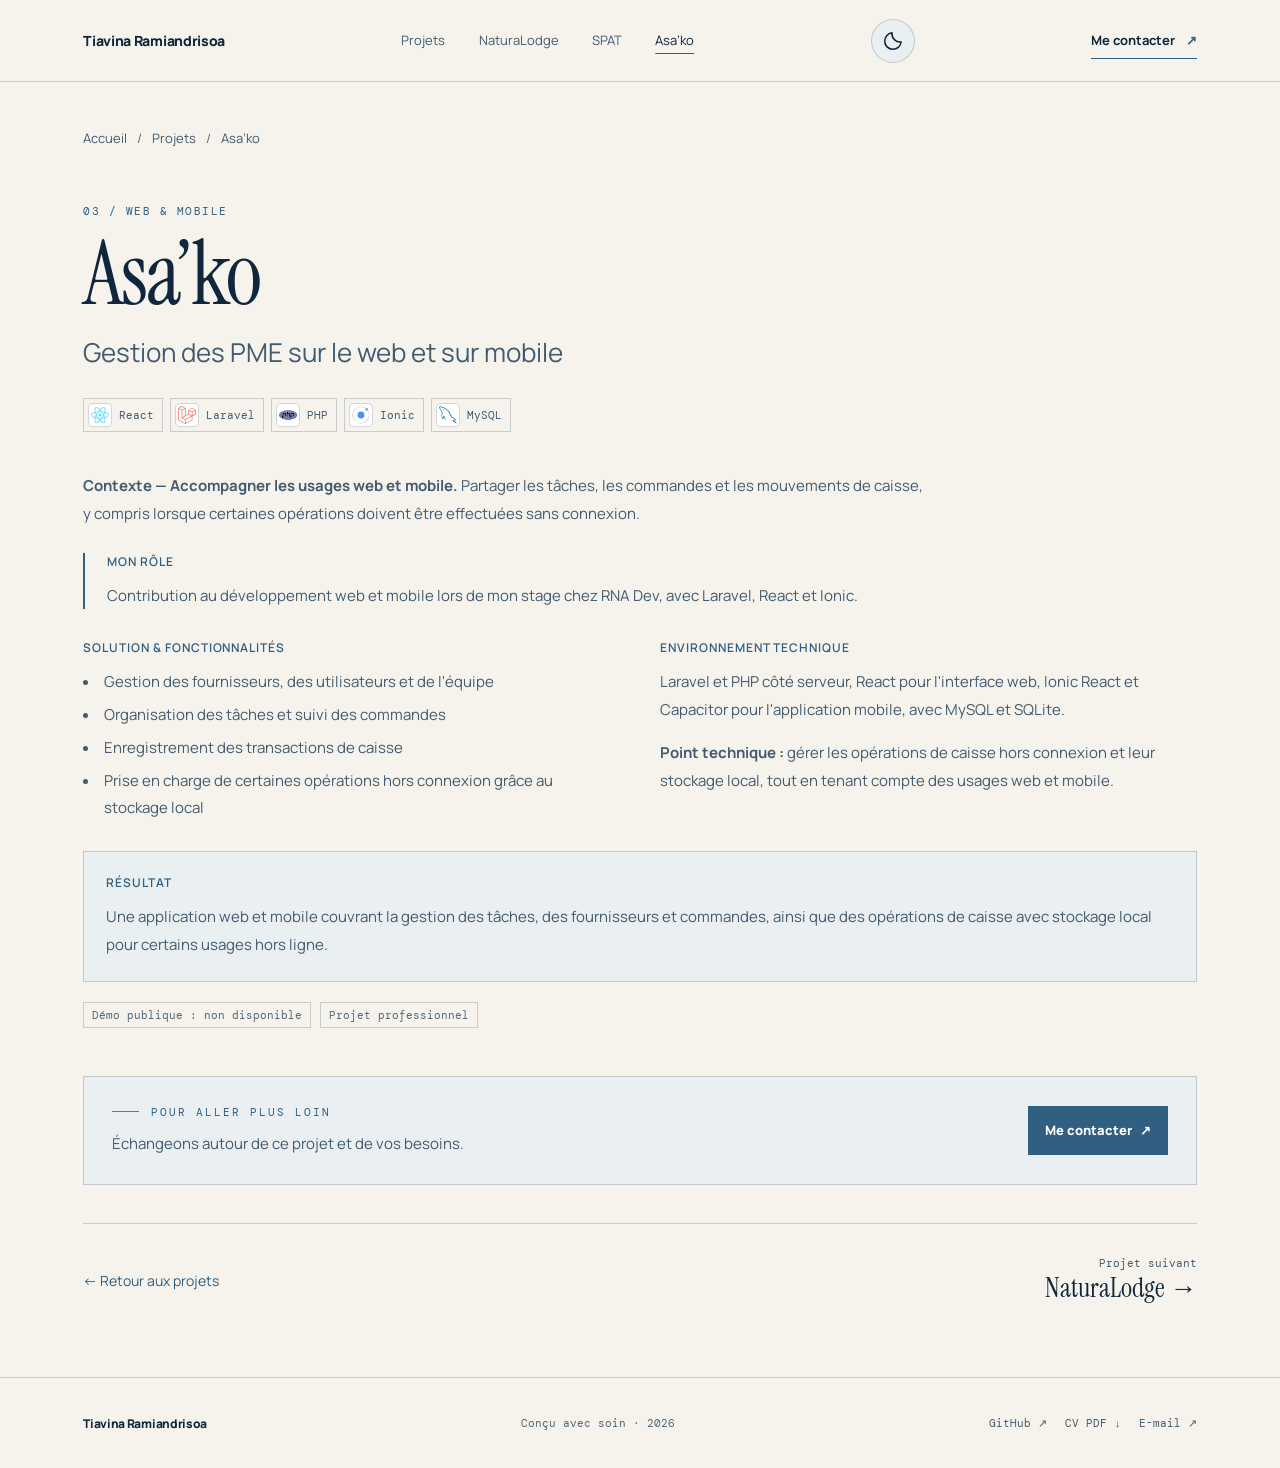
==== asako.html @ d779be18 "my portfolio initial commit" ====
<!DOCTYPE html>
<html lang="fr">
<head>
  <meta charset="UTF-8">
  <meta name="viewport" content="width=device-width, initial-scale=1.0">
  <meta property="og:type" content="website">
  <meta property="og:locale" content="fr_FR">
  <meta name="theme-color" content="#07111F">
  <meta property="og:title" content="Asa’ko — Gestion des PME sur le web et sur mobile">
  <meta property="og:description" content="Étude de cas Asa’ko : contribution en stage à une application Laravel, React et Ionic pour les PME, avec certaines opérations de caisse hors ligne.">
  <meta name="description" content="Étude de cas Asa’ko : contribution en stage à une application Laravel, React et Ionic pour les PME, avec certaines opérations de caisse hors ligne.">
  <title>Asa’ko — Gestion des PME sur le web et sur mobile | Tiavina Ramiandrisoa</title>
  <link rel="preconnect" href="https://fonts.googleapis.com">
  <link rel="preconnect" href="https://fonts.gstatic.com" crossorigin>
  <link href="https://fonts.googleapis.com/css2?family=DM+Mono:wght@400;500&family=Instrument+Serif:ital@0;1&family=Manrope:wght@400;500;600;700;800&display=swap" rel="stylesheet">
  <script src="theme.js"></script>
  <link rel="stylesheet" href="style.css">
</head>
<body class="case-page">
  <a class="skip-link" href="#contenu">Aller au contenu</a>
  <div class="page-shell">
    <header class="site-header">
      <a class="brand" href="index.html#accueil" aria-label="Accueil">
        <span>Tiavina Ramiandrisoa</span>
      </a>
      <nav class="nav-links" aria-label="Navigation principale"><a href="index.html#projets">Projets</a><a href="naturalodge.html">NaturaLodge</a><a href="spat.html">SPAT</a><a href="asako.html" aria-current="page">Asa’ko</a></nav>
      <button class="theme-toggle" type="button" aria-label="Activer le mode clair" aria-pressed="false" title="Activer le mode clair" hidden><svg class="theme-icon theme-icon-sun" viewBox="0 0 24 24" fill="none" stroke="currentColor" stroke-width="1.7" stroke-linecap="round" aria-hidden="true"><circle cx="12" cy="12" r="4"/><path d="M12 2v2m0 16v2M2 12h2m16 0h2M4.93 4.93l1.42 1.42m11.3 11.3 1.42 1.42m0-14.14-1.42 1.42M6.35 17.65l-1.42 1.42"/></svg><svg class="theme-icon theme-icon-moon" viewBox="0 0 24 24" fill="none" stroke="currentColor" stroke-width="1.7" stroke-linecap="round" stroke-linejoin="round" aria-hidden="true"><path d="M20.9 13.1A9 9 0 0 1 10.9 3.1a9 9 0 1 0 10 10Z"/></svg></button>
      <a class="header-contact" href="index.html#contact">Me contacter <span>↗</span></a>
    </header>
    <main id="contenu" tabindex="-1">
      <section class="section project-page" aria-label="Étude de cas Asa’ko">
        <nav class="breadcrumbs" aria-label="Fil d’Ariane"><ol><li><a href="index.html">Accueil</a></li><li><a href="index.html#projets">Projets</a></li><li><span aria-current="page">Asa’ko</span></li></ol></nav>
        <article class="case-study project-case" id="detail-pme">
            <div class="case-index">03 / WEB & MOBILE</div>
            <h1>Asa’ko</h1><p class="project-subtitle">Gestion des PME sur le web et sur mobile</p><div class="tags project-stack" aria-label="Technologies du projet"><span class="technology"><span class="tech-logo"><img src="assets/technologies/react.svg" alt="" aria-hidden="true" width="20" height="20" loading="lazy" decoding="async"></span><span>React</span></span><span class="technology"><span class="tech-logo"><img src="assets/technologies/laravel.svg" alt="" aria-hidden="true" width="20" height="20" loading="lazy" decoding="async"></span><span>Laravel</span></span><span class="technology"><span class="tech-logo"><img src="assets/technologies/php.svg" alt="" aria-hidden="true" width="20" height="20" loading="lazy" decoding="async"></span><span>PHP</span></span><span class="technology"><span class="tech-logo"><img src="assets/technologies/ionic.svg" alt="" aria-hidden="true" width="20" height="20" loading="lazy" decoding="async"></span><span>Ionic</span></span><span class="technology"><span class="tech-logo"><img src="assets/technologies/mysql.svg" alt="" aria-hidden="true" width="20" height="20" loading="lazy" decoding="async"></span><span>MySQL</span></span></div>
            <p class="case-lead"><strong>Contexte — Accompagner les usages web et mobile.</strong> Partager les tâches, les commandes et les mouvements de caisse, y compris lorsque certaines opérations doivent être effectuées sans connexion.</p><div class="case-role"><h2>Mon rôle</h2><p>Contribution au développement web et mobile lors de mon stage chez RNA Dev, avec Laravel, React et Ionic.</p></div>
            <div class="case-columns">
              <div><h2>Solution & fonctionnalités</h2><ul><li>Gestion des fournisseurs, des utilisateurs et de l'équipe</li><li>Organisation des tâches et suivi des commandes</li><li>Enregistrement des transactions de caisse</li><li>Prise en charge de certaines opérations hors connexion grâce au stockage local</li></ul></div>
              <div><h2>Environnement technique</h2><p>Laravel et PHP côté serveur, React pour l'interface web, Ionic React et Capacitor pour l'application mobile, avec MySQL et SQLite.</p><p><strong>Point technique :</strong> gérer les opérations de caisse hors connexion et leur stockage local, tout en tenant compte des usages web et mobile.</p></div>
            </div>
            <div class="case-evidence"><h2>Résultat</h2><p>Une application web et mobile couvrant la gestion des tâches, des fournisseurs et commandes, ainsi que des opérations de caisse avec stockage local pour certains usages hors ligne.</p></div><div class="case-actions"><span class="demo-status">Démo publique : non disponible</span><span class="demo-status">Projet professionnel</span></div>
          </article>
        <aside class="project-contact" aria-label="Discuter de ce projet"><div><p class="eyebrow">POUR ALLER PLUS LOIN</p><p>Échangeons autour de ce projet et de vos besoins.</p></div><a class="button button-primary" href="mailto:tiavinaramia@gmail.com">Me contacter <span>↗</span></a></aside>
        <nav class="project-pagination" aria-label="Navigation entre les projets"><a class="back-to-projects" href="index.html#projets">← Retour aux projets</a><a class="next-project" href="naturalodge.html"><span>Projet suivant</span><strong>NaturaLodge →</strong></a></nav>
      </section>
    </main>
    <footer class="site-footer">
      <a class="brand" href="index.html#accueil"><span>Tiavina Ramiandrisoa</span></a>
      <span>Conçu avec soin · 2026</span>
      <div class="footer-links"><a href="https://github.com/TiavinaMalalaniaina" target="_blank" rel="noreferrer">GitHub ↗</a><a href="cv-tiavina-ramiandrisoa.pdf" download>CV PDF ↓</a><a href="mailto:tiavinaramia@gmail.com">E-mail ↗</a></div>
    </footer>
  </div>
  
  <script src="script.js" defer></script>
</body>
</html>
---- style.css ----
:root {
  color-scheme: dark;
  --bg: #07111F;
  --surface: #0D1B2D;
  --surface-2: #10243A;
  --surface-3: #163553;
  --text: #F5F3EC;
  --muted: #A6B7CC;
  --subtle: #A0B1C5;
  --line: rgba(207, 225, 246, .14);
  --accent: #A2C4DE;
  --accent-soft: rgba(101, 183, 255, .12);
  --serif: "Instrument Serif", Georgia, serif;
  --sans: "Manrope", sans-serif;
  --mono: "DM Mono", monospace;
  --page: 1320px;
}
* { box-sizing: border-box; }
html { scroll-behavior: smooth; scroll-padding-top: 100px; }
body { margin: 0; background: var(--bg); color: var(--text); font-family: var(--sans); line-height: 1.7; -webkit-font-smoothing: antialiased; }
::selection { color: var(--bg); background: var(--accent); }
a { color: inherit; text-decoration: none; }
button, a { -webkit-tap-highlight-color: transparent; }
a:focus-visible { outline: 2px solid var(--accent); outline-offset: 4px; }
.page-shell { max-width: 1600px; margin: 0 auto; overflow: hidden; }
.site-header { min-height: 82px; padding: 0 max(6.5%, calc((100% - var(--page)) / 2)); display: flex; align-items: center; justify-content: space-between; gap: 28px; border-bottom: 1px solid var(--line); }
.brand { display: inline-flex; align-items: center; gap: 12px; white-space: nowrap; font-size: 12px; font-weight: 800; letter-spacing: -.3px; }
.brand-mark { display: grid; place-items: center; width: 34px; height: 34px; border: 1px solid rgba(101,183,255,.5); color: var(--accent); font: 11px var(--mono); letter-spacing: -1px; }
.nav-links { display: flex; align-items: center; gap: clamp(18px, 2.6vw, 38px); color: var(--muted); font-size: 11px; }
.nav-links a, .footer-links a { transition: color .2s ease; }
.nav-links a:hover, .footer-links a:hover { color: var(--accent); }
.header-contact { border-bottom: 1px solid var(--accent); padding: 7px 0; color: var(--text); font-size: 11px; font-weight: 700; white-space: nowrap; }
.header-contact span, .button span { color: var(--accent); margin-left: 8px; }
.hero { max-width: var(--page); margin: 0 auto; padding: clamp(76px, 9vw, 132px) 6.5% clamp(78px, 8vw, 116px); display: grid; grid-template-columns: 1.08fr .92fr; align-items: center; gap: 6%; min-height: 630px; }
.hero-copy { position: relative; z-index: 2; }
.availability { display: inline-flex; align-items: center; gap: 10px; padding: 7px 0; color: var(--muted); font: 10px var(--mono); letter-spacing: .2px; margin-bottom: 30px; }
.status-dot, .live-dot { width: 6px; height: 6px; background: var(--accent); border-radius: 50%; box-shadow: 0 0 0 4px var(--accent-soft); }
.eyebrow { display: flex; align-items: center; gap: 12px; font: 9px var(--mono); letter-spacing: 2px; text-transform: uppercase; color: var(--accent); margin: 0 0 22px; }
.eyebrow::before { content: ""; width: 27px; height: 1px; background: var(--accent); opacity: .8; }
h1, h2, h3, p { margin-top: 0; }
h1 { max-width: 690px; font: 400 clamp(58px, 7.1vw, 100px)/.98 var(--serif); letter-spacing: -2px; margin: 0 0 29px; }
h1 span, h2 span { color: var(--accent); font-style: italic; }
.hero-description { max-width: 520px; font-size: 13px; line-height: 2; color: var(--muted); }
.hero-description strong { color: var(--text); font-weight: 700; }
.hero-actions { display: flex; flex-wrap: wrap; gap: 11px 22px; margin-top: 32px; align-items: center; }
.button { display: inline-flex; align-items: center; justify-content: center; min-height: 45px; padding: 11px 16px; border: 1px solid var(--line); font-size: 10px; font-weight: 800; transition: background .2s ease, border-color .2s ease, transform .2s ease; }
.button:hover { transform: translateY(-2px); border-color: var(--accent); }
.button-primary { color: #061321; background: var(--accent); border-color: var(--accent); }
.button-primary:hover { background: #8BCBFF; }
.button-primary span { color: #061321; }
.button-secondary { color: var(--text); background: transparent; }
.hero-meta { display: flex; gap: 25px; margin-top: 38px; color: var(--subtle); font: 9px var(--mono); }
.meta-icon { color: var(--accent); margin-right: 7px; }
.hero-visual { position: relative; min-height: 390px; display: flex; align-items: center; justify-content: center; isolation: isolate; }
.hero-visual::before { content: ""; position: absolute; width: 82%; aspect-ratio: 1; border: 1px solid rgba(101,183,255,.13); border-radius: 50%; z-index: -1; }
.hero-visual::after { content: ""; position: absolute; width: 64%; aspect-ratio: 1; border: 1px solid rgba(101,183,255,.1); border-radius: 50%; z-index: -1; }
.portrait-card { position: absolute; z-index: 4; top: -16px; right: 0; width: 142px; margin: 0; padding: 7px 7px 10px; border: 1px solid rgba(101,183,255,.35); background: var(--surface); box-shadow: 0 18px 50px rgba(0,0,0,.28); transform: rotate(3deg); }
.portrait-card img { display: block; width: 100%; aspect-ratio: 1; object-fit: cover; object-position: center 42%; filter: saturate(.82); }
.portrait-card figcaption { display: grid; gap: 2px; padding: 8px 3px 0; }
.portrait-card figcaption strong { color: var(--text); font-size: 9px; white-space: nowrap; }
.portrait-card figcaption span { color: var(--muted); font: 8px var(--mono); }
.stack-strip { max-width: 1600px; margin: 0 auto; display: flex; align-items: center; justify-content: space-between; flex-wrap: wrap; gap: 20px 28px; padding: 24px 9%; background: var(--surface); border-top: 1px solid var(--line); border-bottom: 1px solid var(--line); }
.strip-label { color: var(--subtle); font: 8px var(--mono); letter-spacing: 1.8px; }
.stack-item { display: inline-flex; align-items: center; gap: 9px; color: #C9D8E9; font-size: 10px; font-weight: 700; }
.stack-item b { display: grid; place-items: center; width: 24px; height: 24px; border: 1px solid rgba(101,183,255,.24); color: var(--accent); background: var(--accent-soft); font: 9px var(--mono); }
.section { max-width: var(--page); margin: 0 auto; padding: clamp(78px, 9vw, 118px) 6.5%; }
.section-heading { display: flex; align-items: end; justify-content: space-between; gap: 35px; margin-bottom: 46px; }
h2 { font: 400 clamp(42px, 5.2vw, 68px)/1.02 var(--serif); letter-spacing: -.8px; margin-bottom: 0; }
.section-intro { max-width: 340px; color: var(--muted); font-size: 11px; line-height: 2; margin-bottom: 5px; }
.projects-grid { display: grid; grid-template-columns: 1fr 1fr; gap: 20px; }
.project-card { background: var(--surface); border: 1px solid var(--line); overflow: hidden; transition: border-color .25s ease, transform .25s ease; }
.project-card:hover { border-color: rgba(101,183,255,.55); transform: translateY(-3px); }
.project-featured { grid-column: span 2; display: grid; grid-template-columns: 1.04fr .96fr; }
.project-art { min-height: 270px; position: relative; display: grid; place-items: center; overflow: hidden; }
.art-label { font: 11px var(--mono); letter-spacing: 1px; color: var(--muted); }
.project-info { padding: clamp(22px, 3vw, 36px); display: flex; flex-direction: column; justify-content: center; }
.project-title-row { display: flex; align-items: baseline; justify-content: space-between; gap: 15px; }
.project-title-row h3 { font: 400 29px/1.1 var(--serif); letter-spacing: -.3px; margin-bottom: 13px; }
.project-number { color: var(--accent); font: 9px var(--mono); }
.project-info > p { color: var(--muted); font-size: 11px; line-height: 1.9; max-width: 480px; margin-bottom: 19px; }
.tags { display: flex; flex-wrap: wrap; gap: 7px; }.tags span { padding: 5px 8px; border: 1px solid var(--line); color: #B8CBE0; font: 8px var(--mono); }
.project-footer { display: flex; align-items: center; justify-content: space-between; gap: 12px; margin-top: 23px; padding-top: 15px; border-top: 1px solid var(--line); }
.private-note { font: 8px var(--mono); color: var(--subtle); }.private-note span { color: var(--accent); margin-right: 5px; font-size: 7px; }.text-link { color: var(--accent); font-size: 9px; font-weight: 700; }.text-link:hover { text-decoration: underline; text-underline-offset: 4px; }
.privacy-note { color: var(--subtle); font-size: 9px; line-height: 1.8; margin-top: 19px; }
.case-studies-section { padding-top: 40px; }
.case-studies { border-top: 1px solid var(--line); }
.case-study { padding: 34px 0 38px; border-bottom: 1px solid var(--line); scroll-margin-top: 100px; }
.case-index { color: var(--accent); font: 8px var(--mono); letter-spacing: 1.5px; margin-bottom: 13px; }
.case-study h3 { font: 400 clamp(27px, 3vw, 38px)/1.1 var(--serif); margin-bottom: 10px; }
.case-lead { color: var(--muted); font-size: 11px; max-width: 650px; margin-bottom: 25px; }
.case-columns { display: grid; grid-template-columns: 1fr 1fr; gap: 40px; max-width: 900px; }
.case-columns h4 { color: var(--text); font: 8px var(--mono); letter-spacing: 1.2px; text-transform: uppercase; margin: 0 0 12px; }
.case-columns p, .case-columns li { color: var(--muted); font-size: 10px; line-height: 1.9; }
.case-columns ul { margin: 0; padding-left: 17px; }.case-columns li { padding-left: 4px; margin-bottom: 5px; }
.case-actions { display: flex; flex-wrap: wrap; gap: 9px; margin-top: 20px; }
.demo-status { border: 1px solid var(--line); padding: 5px 8px; color: var(--subtle); font: 8px var(--mono); }
.skills-section { max-width: none; background: var(--surface); border-top: 1px solid var(--line); border-bottom: 1px solid var(--line); }
.skills-section > * { max-width: calc(var(--page) * .87); margin-left: auto; margin-right: auto; }
.skills-grid { display: grid; grid-template-columns: repeat(4,1fr); border-top: 1px solid var(--line); border-bottom: 1px solid var(--line); }
.skill-block { padding: 26px 22px 28px; border-right: 1px solid var(--line); }.skill-block:first-child { padding-left: 0; }.skill-block:last-child { border-right: 0; }
.skill-icon { display: grid; place-items: center; width: 35px; height: 35px; border: 1px solid rgba(101,183,255,.3); color: var(--accent); font: 12px var(--mono); margin-bottom: 19px; }
.skill-block h3 { font-size: 12px; margin-bottom: 10px; }.skill-block p { color: var(--muted); font-size: 9px; line-height: 2.1; margin-bottom: 0; }
.timeline { margin-top: 35px; border-top: 1px solid var(--line); }.timeline-item { display: grid; grid-template-columns: 180px 1fr; gap: 35px; padding: 26px 0; border-bottom: 1px solid var(--line); }
.timeline-date { color: var(--accent); font: 8px var(--mono); letter-spacing: 1px; padding-top: 5px; }.timeline-content h3 { font: 400 23px/1.2 var(--serif); margin-bottom: 5px; }.timeline-company { color: #C4D4E5; font-size: 10px; margin-bottom: 8px; }.timeline-content > p:last-child { color: var(--muted); font-size: 10px; max-width: 680px; margin-bottom: 0; line-height: 1.9; }
.contact-section { position: relative; text-align: center; padding: clamp(85px, 10vw, 130px) 20px; border-top: 1px solid var(--line); overflow: hidden; }
.contact-glow { position: absolute; width: 450px; height: 280px; background: rgba(101,183,255,.09); filter: blur(85px); border-radius: 50%; top: 5px; left: calc(50% - 225px); pointer-events: none; }
.contact-section > *:not(.contact-glow) { position: relative; }.contact-section .eyebrow { justify-content: center; }.contact-section h2 { font: 400 clamp(48px, 6vw, 76px)/1 var(--serif); margin-bottom: 20px; }.contact-section > p:not(.eyebrow) { max-width: 470px; margin: 0 auto 27px; color: var(--muted); font-size: 11px; line-height: 2; }
.site-footer { display: flex; justify-content: space-between; align-items: center; gap: 20px; border-top: 1px solid var(--line); padding: 23px 6.5%; color: var(--subtle); font: 8px var(--mono); }
.site-footer .brand { color: var(--text); font: 800 10px var(--sans); }.site-footer .brand-mark { width: 29px; height: 29px; font-size: 9px; }
.footer-links { display: flex; flex-wrap: wrap; gap: 18px; color: var(--muted); }
@media (max-width: 980px) {
  .site-header { padding-left: 5%; padding-right: 5%; gap: 18px; }.nav-links { gap: 16px; }.hero { padding-left: 5%; padding-right: 5%; gap: 3%; }.hero-visual { transform: scale(.94); }.section { padding-left: 5%; padding-right: 5%; }.stack-strip { padding-left: 5%; padding-right: 5%; }.skills-section > * { max-width: 90%; }
}
@media (max-width: 760px) {
  .site-header { min-height: 76px; flex-wrap: wrap; padding-top: 13px; padding-bottom: 12px; row-gap: 10px; }.nav-links { order: 3; width: 100%; justify-content: space-between; gap: 10px; font-size: 9px; overflow-x: auto; padding: 2px 0 4px; }.header-contact { margin-left: auto; font-size: 10px; }
  .hero { grid-template-columns: 1fr; padding-top: 68px; padding-bottom: 48px; gap: 18px; }.hero-copy { max-width: 650px; }.hero-visual { min-height: 340px; margin: 8px auto 0; width: min(100%, 520px); transform: none; }.portrait-card { width: 120px; right: 3px; top: -8px; }.code-window, .visual-top { width: 94%; }.code-window { padding: 49px 14px 23px; }.code-window p { font-size: 8px; }.visual-top { padding: 0 14px; }.visual-badge { right: 0; bottom: 0; }.stack-strip { justify-content: flex-start; gap: 15px 22px; }.strip-label { width: 100%; }.section { padding-top: 76px; padding-bottom: 76px; }.section-heading { display: block; margin-bottom: 32px; }.section-intro { margin-top: 18px; }.project-featured { grid-template-columns: 1fr 1fr; }.project-art { min-height: 230px; }.project-info { padding: 21px; }.project-title-row h3 { font-size: 25px; }.case-columns { gap: 24px; }.skills-section > * { max-width: 90%; }.skills-grid { grid-template-columns: 1fr 1fr; }.skill-block { padding: 22px 16px; border-bottom: 1px solid var(--line); }.skill-block:first-child { padding-left: 16px; }.skill-block:nth-child(2) { border-right: 0; }.skill-block:nth-child(3), .skill-block:nth-child(4) { border-bottom: 0; }.timeline-item { grid-template-columns: 135px 1fr; gap: 20px; }
}
@media (max-width: 560px) {
  .brand { font-size: 10px; }.brand-mark { width: 30px; height: 30px; }.nav-links { font-size: 8px; }
  .hero { padding: 57px 6% 43px; }.availability { margin-bottom: 22px; }.hero h1 { font-size: clamp(52px, 14vw, 70px); letter-spacing: -1.3px; }.hero-description { font-size: 11px; }.hero-actions { gap: 9px; }.button { min-height: 42px; padding: 10px 12px; font-size: 9px; }.hero-meta { gap: 14px; flex-wrap: wrap; font-size: 8px; }.hero-visual { min-height: 285px; margin-top: 25px; }.portrait-card { width: 98px; top: -18px; }.portrait-card figcaption strong { font-size: 7px; }.portrait-card figcaption span { font-size: 7px; }.code-window { padding: 43px 10px 18px; }.code-window p { font-size: 7px; line-height: 2.35; }.visual-top { top: 17px; font-size: 7px; }.visual-badge { padding: 9px 11px; gap: 8px; }.visual-badge strong { font-size: 8px; }.visual-badge small { font-size: 7px; }
  .stack-item { font-size: 9px; }.stack-item b { width: 21px; height: 21px; }.section { padding: 65px 6%; }h2 { font-size: 46px; }.projects-grid { grid-template-columns: 1fr; }.project-featured { grid-column: auto; display: flex; flex-direction: column; }.project-art { min-height: 215px; }.project-info { padding: 20px; }.project-info > p { font-size: 10px; }.project-footer { align-items: flex-start; flex-direction: column; }.case-study { padding: 27px 0; }.case-columns { grid-template-columns: 1fr; gap: 17px; }.case-columns p, .case-columns li { font-size: 9px; }.skills-grid { grid-template-columns: 1fr 1fr; }.skill-block { padding: 18px 12px; }.skill-block:first-child { padding-left: 12px; }.skill-block p { font-size: 8px; }.timeline-item { grid-template-columns: 1fr; gap: 8px; padding: 22px 0; }.timeline-content h3 { font-size: 21px; }.contact-section { padding: 75px 7%; }.contact-section h2 { font-size: 53px; }.site-footer { padding: 22px 6%; flex-wrap: wrap; }.site-footer > span { order: 3; width: 100%; }.footer-links { gap: 12px; }
}
@media (prefers-reduced-motion: reduce) { html { scroll-behavior: auto; } *, *::before, *::after { animation-duration: .01ms !important; transition-duration: .01ms !important; }
}


/* Galerie du projet SPAT */
.spat-gallery{margin-top:2rem}
.spat-gallery figure{margin:0;min-width:0}
.spat-gallery a{display:block;overflow:hidden;border-radius:12px;border:1px solid rgba(130,174,215,.25);background:#e9eff5}
.spat-gallery img{display:block;width:100%;height:auto;transition:transform .2s ease}
.spat-gallery a:hover img{transform:scale(1.015)}
.spat-gallery figcaption{font-size:.82rem;letter-spacing:.02em;margin:.55rem 0 1rem;color:#92b8d9}
.spat-gallery-grid{display:grid;grid-template-columns:repeat(2,minmax(0,1fr));gap:1.1rem}
.spat-gallery-note{font-size:.82rem;color:#a8bed2;margin-top:.5rem}
@media(max-width:680px){.spat-gallery-grid{grid-template-columns:1fr}}

/* Échelle lisible, composition éditoriale et captures réelles. */
body { font-size: 16px; }
button { font: inherit; cursor: pointer; }
button:focus-visible, a:focus-visible { outline: 3px solid var(--accent); outline-offset: 5px; }
.skip-link { position: fixed; top: 12px; left: 12px; padding: 12px 20px; background: var(--text); color: var(--bg); z-index: 10; transform: translateY(-180%); }
.skip-link:focus { transform: none; }
.brand { font-size: 14px; }
.nav-links, .header-contact { font-size: 13px; }
.nav-links a, .footer-links a { display: inline-flex; align-items: center; min-height: 44px; }
.availability, .eyebrow, .strip-label, .case-index, .timeline-date { font-size: 11px; }
.hero-name { font-size: 14px; letter-spacing: .12em; margin-bottom: 20px; }
.hero { gap: 7%; }
.hero h1 { font-size: clamp(60px, 6.6vw, 88px); }
.hero-description { font-size: 16px; line-height: 1.85; }
.hero-meta { font-size: 12px; }
.button { font-size: 13px; min-height: 48px; padding: 12px 16px; }
.button-primary span { color: var(--bg); }
.hero-visual { display: block; min-height: 0; transform: none; width: 100%; border-left: 1px solid var(--line); padding-left: 32px; }
.portrait-card { position: static; width: auto; margin: 0; padding: 0; background: none; border: 0; box-shadow: none; transform: none; }
.portrait-card img { width: 152px; height: 152px; object-fit: cover; border-radius: 50%; border: 1px solid var(--line); }
.portrait-card figcaption { text-align: left; padding: 22px 0; }
.portrait-card figcaption span { display: block; font: 10px var(--mono); letter-spacing: .12em; color: var(--accent); margin-bottom: 12px; }
.portrait-card figcaption strong { display: block; font: 400 29px/1.25 var(--serif); color: var(--text); white-space: normal; }
.profile-facts { margin: 0; }
.hero-visual::before, .hero-visual::after { content: none; }
.profile-facts div { padding: 13px 0; border-top: 1px solid var(--line); }
.profile-facts dt { font: 11px var(--mono); color: var(--muted); margin-bottom: 5px; }
.profile-facts dd { margin: 0; font-size: 14px; }
.stack-item { font-size: 13px; }
.section-intro, .project-info > p, .case-lead { font-size: 15px; line-height: 1.85; }
.projects-grid { grid-template-columns: minmax(0, 1fr); gap: 28px; }
.project-card, .project-featured { grid-column: auto; display: grid; grid-template-columns: minmax(0, 1.15fr) minmax(0, 1fr); }
.screenshot-preview { display: flex; flex-direction: column; align-items: stretch; justify-content: center; padding: 28px 24px 20px; gap: 18px; background: #163047; min-height: 340px; }
.screenshot-preview img { display: block; width: 100%; height: auto; aspect-ratio: 16 / 10; object-fit: cover; object-position: top; border-radius: 5px; border: 1px solid var(--line); box-shadow: 0 12px 24px #07111f55; }
.screenshot-preview:hover img { outline: 2px solid var(--accent); }
.art-label { position: static; display: block; }
.project-title-row h3 { font-size: 34px; }
.project-number, .tags span, .private-note, .text-link, .demo-status { font-size: 11px; }
.project-footer { flex-wrap: wrap; }
.project-footer .text-link { min-height: 44px; display: inline-flex; align-items: center; }
.project-info > p { max-width: none; }
.pme-summary { display: flex; align-items: flex-start; flex-direction: column; justify-content: center; padding: 36px; background: var(--surface-2); }
.pme-summary strong { font: 400 64px var(--serif); }
.pme-summary > p:not(.eyebrow) { color: var(--muted); font-size: 16px; }
.privacy-note { font-size: 12px; line-height: 1.85; }
.case-study { padding: 48px 0; }
.case-lead { max-width: 850px; }
.case-columns { max-width: none; }
.case-columns h4, .case-role h4, .case-evidence h4 { font: 600 12px var(--sans); text-transform: uppercase; letter-spacing: .08em; color: var(--accent); margin: 0 0 12px; }
.case-columns p, .case-columns li, .case-role p, .case-evidence p { font-size: 15px; line-height: 1.85; color: var(--muted); }
.case-role { border-left: 2px solid var(--accent); padding-left: 22px; margin: 24px 0 30px; max-width: 850px; }
.case-evidence { margin-top: 24px; padding: 22px; background: var(--surface); border: 1px solid var(--line); }
.case-evidence p { margin-bottom: 0; }
.spat-gallery-grid { grid-template-columns: repeat(2, minmax(0, 1fr)); }
.spat-gallery-feature img { max-height: 570px; object-fit: cover; object-position: top; }
.spat-gallery-grid img { aspect-ratio: 16 / 10; object-fit: cover; object-position: top; }
.spat-gallery a { cursor: zoom-in; border-radius: 6px; }
.spat-gallery figcaption, .spat-gallery-note { font-size: 13px; color: var(--muted); }
.skill-block h3 { font-size: 17px; }
.skill-block p { font-size: 14px; line-height: 2; }
.timeline-company { font-size: 14px; }
.timeline-content > p:last-child { font-size: 15px; }
.timeline-content .text-link { font-size: 13px; }
.contact-section > p:not(.eyebrow) { font-size: 16px; }
.contact-links { display: flex; justify-content: center; gap: 16px 28px; flex-wrap: wrap; margin-top: 22px; font-size: 14px; }
.contact-links a { padding: 8px 0; text-decoration: underline; text-underline-offset: 5px; }
.site-footer { font-size: 11px; }
.site-footer .brand { font-size: 12px; }
.gallery-open { overflow: hidden; }
.lightbox { width: min(1320px, 96vw); max-width: 96vw; max-height: 94vh; padding: 20px; background: var(--bg); color: var(--text); border: 1px solid var(--accent); border-radius: 8px; }
.lightbox::backdrop { background: #020812e8; }
.lightbox-toolbar, .lightbox-controls { display: flex; align-items: center; justify-content: space-between; gap: 16px; }
.lightbox h2 { font: 600 17px var(--sans); margin: 0; }
.lightbox button { background: var(--surface-2); color: var(--text); border: 1px solid var(--line); border-radius: 4px; padding: 10px 16px; min-height: 44px; }
.lightbox button:hover { border-color: var(--accent); }
.lightbox figure { margin: 16px 0; }
.lightbox-image { max-height: 65vh; overflow: auto; background: var(--surface); }
.lightbox img { width: 100%; height: auto; display: block; }
.lightbox figcaption { font-size: 13px; margin-top: 10px; color: var(--muted); }
.lightbox-controls p { margin: 0; font-size: 12px; color: var(--muted); }
@media (max-width: 980px) {
  .site-header { flex-wrap: wrap; padding-top: 16px; padding-bottom: 10px; gap: 10px 20px; }
  .nav-links { order: 3; width: 100%; justify-content: space-between; }
  .header-contact { margin-left: auto; }
  .hero { grid-template-columns: minmax(0, 1.2fr) minmax(0, 1fr); gap: 5%; }
  .hero-visual { padding-left: 20px; }
  .project-card { grid-template-columns: 1fr 1fr; }
  .project-info { padding: 24px; }
  .screenshot-preview { padding: 22px 18px; }
  .skills-grid { grid-template-columns: 1fr 1fr; }
  .skill-block { padding: 24px 18px; }
}
@media (max-width: 700px) {
  .hero { grid-template-columns: minmax(0, 1fr); padding-top: 48px; gap: 36px; }
  .hero h1 { font-size: clamp(56px, 13vw, 82px); }
  .hero-visual { border-left: 0; border-top: 1px solid var(--line); padding: 28px 0 0; margin: 0; }
  .portrait-card { display: flex; align-items: center; gap: 20px; }
  .portrait-card img { width: 100px; height: 100px; }
  .portrait-card figcaption { padding: 0; }
  .portrait-card figcaption strong { font-size: 25px; }
  .profile-facts { margin-top: 24px; }
  .project-card, .project-featured { display: flex; flex-direction: column; }
  .screenshot-preview { min-height: 0; }
  .project-info { padding: 24px; }
  .project-footer { flex-direction: row; align-items: center; }
  .case-columns { grid-template-columns: 1fr; gap: 16px; }
  .section-intro { max-width: none; }
  .spat-gallery-grid { grid-template-columns: 1fr; }
  .timeline-item { grid-template-columns: 1fr; gap: 10px; }
  .lightbox { padding: 12px; }
  .lightbox-controls p { display: none; }
}
@media (max-width: 420px) {
  .brand { font-size: 11px; gap: 8px; }
  .header-contact { font-size: 12px; }
  .nav-links { font-size: 12px; gap: 12px; }
  .hero-actions .button { width: 100%; }
  .skill-block h3 { font-size: 15px; }
  .skill-block p { font-size: 13px; }
  .portrait-card { gap: 14px; }
  .portrait-card figcaption strong { font-size: 22px; }
}
.theme-toggle { display: inline-flex; align-items: center; justify-content: center; width: 44px; height: 44px; flex-shrink: 0; padding: 10px; color: var(--text); background: var(--surface); border: 1px solid var(--line); border-radius: 50%; }
.theme-toggle[hidden] { display: none; }
.theme-toggle:hover { border-color: var(--accent); }
.nav-links a[aria-current="page"] { color: var(--text); text-decoration: underline; text-decoration-color: var(--accent); text-underline-offset: 8px; }
.project-page { padding-top: 34px; padding-bottom: 64px; }
.breadcrumbs ol { display: flex; align-items: center; flex-wrap: wrap; gap: 10px; margin: 0 0 44px; padding: 0; list-style: none; font-size: 13px; color: var(--muted); }
.breadcrumbs li { display: flex; align-items: center; gap: 10px; }
.breadcrumbs li + li::before { content: "/"; color: var(--subtle); }
.breadcrumbs a { display: inline-flex; align-items: center; min-height: 44px; }
.breadcrumbs a:hover { text-decoration: underline; text-underline-offset: 4px; }
.project-page .project-case { border: 0; padding: 0; }
.project-case h1 { font-size: clamp(58px, 7vw, 88px); margin-bottom: 16px; }
.project-subtitle { color: var(--muted); font-size: clamp(18px, 2.2vw, 26px); line-height: 1.5; max-width: 740px; margin-bottom: 26px; }
.project-stack { margin-bottom: 40px; }
.project-page .project-case h2 { font: 600 12px var(--sans); text-transform: uppercase; letter-spacing: .08em; color: var(--accent); margin: 0 0 12px; }
.project-page .project-case .gallery-heading { margin-top: 42px; margin-bottom: 18px; }
.project-page .spat-gallery { margin-top: 0; }
.project-contact { display: flex; align-items: center; justify-content: space-between; flex-wrap: wrap; gap: 24px; margin-top: 48px; padding: 28px; border: 1px solid var(--line); background: var(--surface); }
.project-contact p { margin-bottom: 0; }
.project-contact .eyebrow { margin-bottom: 12px; }
.project-contact > div > p:last-child { color: var(--muted); font-size: 15px; }
.project-pagination { display: flex; justify-content: space-between; align-items: center; gap: 24px; margin-top: 38px; padding-top: 24px; border-top: 1px solid var(--line); }
.back-to-projects { display: inline-flex; align-items: center; min-height: 44px; color: var(--accent); font-size: 14px; }
.next-project { display: flex; flex-direction: column; align-items: flex-end; padding: 8px 0; }
.next-project span { color: var(--muted); font: 11px var(--mono); }
.next-project strong { color: var(--text); font: 400 27px var(--serif); }
.project-pagination a:hover { text-decoration: underline; text-underline-offset: 5px; }
@media (max-width: 560px) {
  .case-page .project-page { padding-top: 20px; padding-bottom: 42px; }
  .breadcrumbs ol { margin-bottom: 28px; }
  .project-contact { padding: 22px; }
  .project-pagination { align-items: flex-start; gap: 18px; }
  .back-to-projects { font-size: 12px; }
}
.theme-icon { width: 22px; height: 22px; }
.theme-icon-moon { display: none; }
:root[data-theme="light"] .theme-icon-sun { display: none; }
:root[data-theme="light"] .theme-icon-moon { display: block; }
.tech-logo { display: inline-flex; align-items: center; justify-content: center; width: 28px; height: 28px; flex: 0 0 28px; padding: 4px; border: 1px solid #D8E0E6; border-radius: 5px; background: #FFFFFF; }
.tech-logo img { display: block; width: 20px; height: 20px; object-fit: contain; }
.tags .technology { display: inline-flex; align-items: center; gap: 7px; padding: 4px 8px 4px 4px; font-size: 11px; }
.tags .technology > span:not(.tech-logo) { padding: 0; border: 0; color: inherit; font: inherit; }
.tags .tech-logo { padding: 3px; width: 24px; height: 24px; flex-basis: 24px; }
.tags .tech-logo img { width: 18px; height: 18px; }
.technology-list { list-style: none; padding: 0; margin: 18px 0; display: grid; gap: 12px; }
.technology-list li { display: flex; align-items: center; gap: 10px; font-size: 14px; color: var(--muted); }
.skill-block .skill-note { font-size: 12px; line-height: 1.8; }
@media (max-width: 560px) {
  .skills-grid { grid-template-columns: minmax(0, 1fr); }
  .skills-grid .skill-block { padding: 22px 12px; border-right: 0; border-bottom: 1px solid var(--line); }
  .skills-grid .skill-block:last-child { border-bottom: 0; }
  .technology-list { grid-template-columns: repeat(2, minmax(0, 1fr)); }
  .technology-list li { min-width: 0; font-size: 13px; }
}
:root[data-theme="light"] { color-scheme: light; --bg: #F5F3EC; --surface: #EAEFF2; --surface-2: #E1E9EF; --surface-3: #D4E0E9; --text: #10263C; --muted: #425B70; --subtle: #506679; --line: rgba(16, 38, 60, .19); --accent: #305F82; --accent-soft: rgba(48, 95, 130, .09); }
:root[data-theme="light"] .screenshot-preview { background: #DFE8EE; }
:root[data-theme="light"] .stack-item, :root[data-theme="light"] .tags span, :root[data-theme="light"] .timeline-company { color: var(--muted); }
:root[data-theme="light"] .stack-item b { border-color: var(--line); }
:root[data-theme="light"] .button-primary, :root[data-theme="light"] .button-primary span { color: #FFFFFF; }
:root[data-theme="light"] .button-primary:hover { background: #234B69; }
:root[data-theme="light"] .contact-glow { display: none; }
:root[data-theme="light"] .lightbox::backdrop { background: #10263cbf; }
@media (max-width: 1100px) and (min-width: 981px) {
  .site-header { flex-wrap: wrap; padding-top: 16px; padding-bottom: 10px; gap: 10px 20px; }
  .nav-links { order: 3; width: 100%; justify-content: space-between; }
  .theme-toggle { margin-left: auto; }
}
@media (max-width: 980px) {
  .theme-toggle { margin-left: auto; }
  .header-contact { margin-left: 0; }
}
@media (max-width: 480px) {
  .site-header .brand { width: 100%; }
  .theme-toggle { margin-left: 0; }
  .header-contact { margin-left: auto; }
}
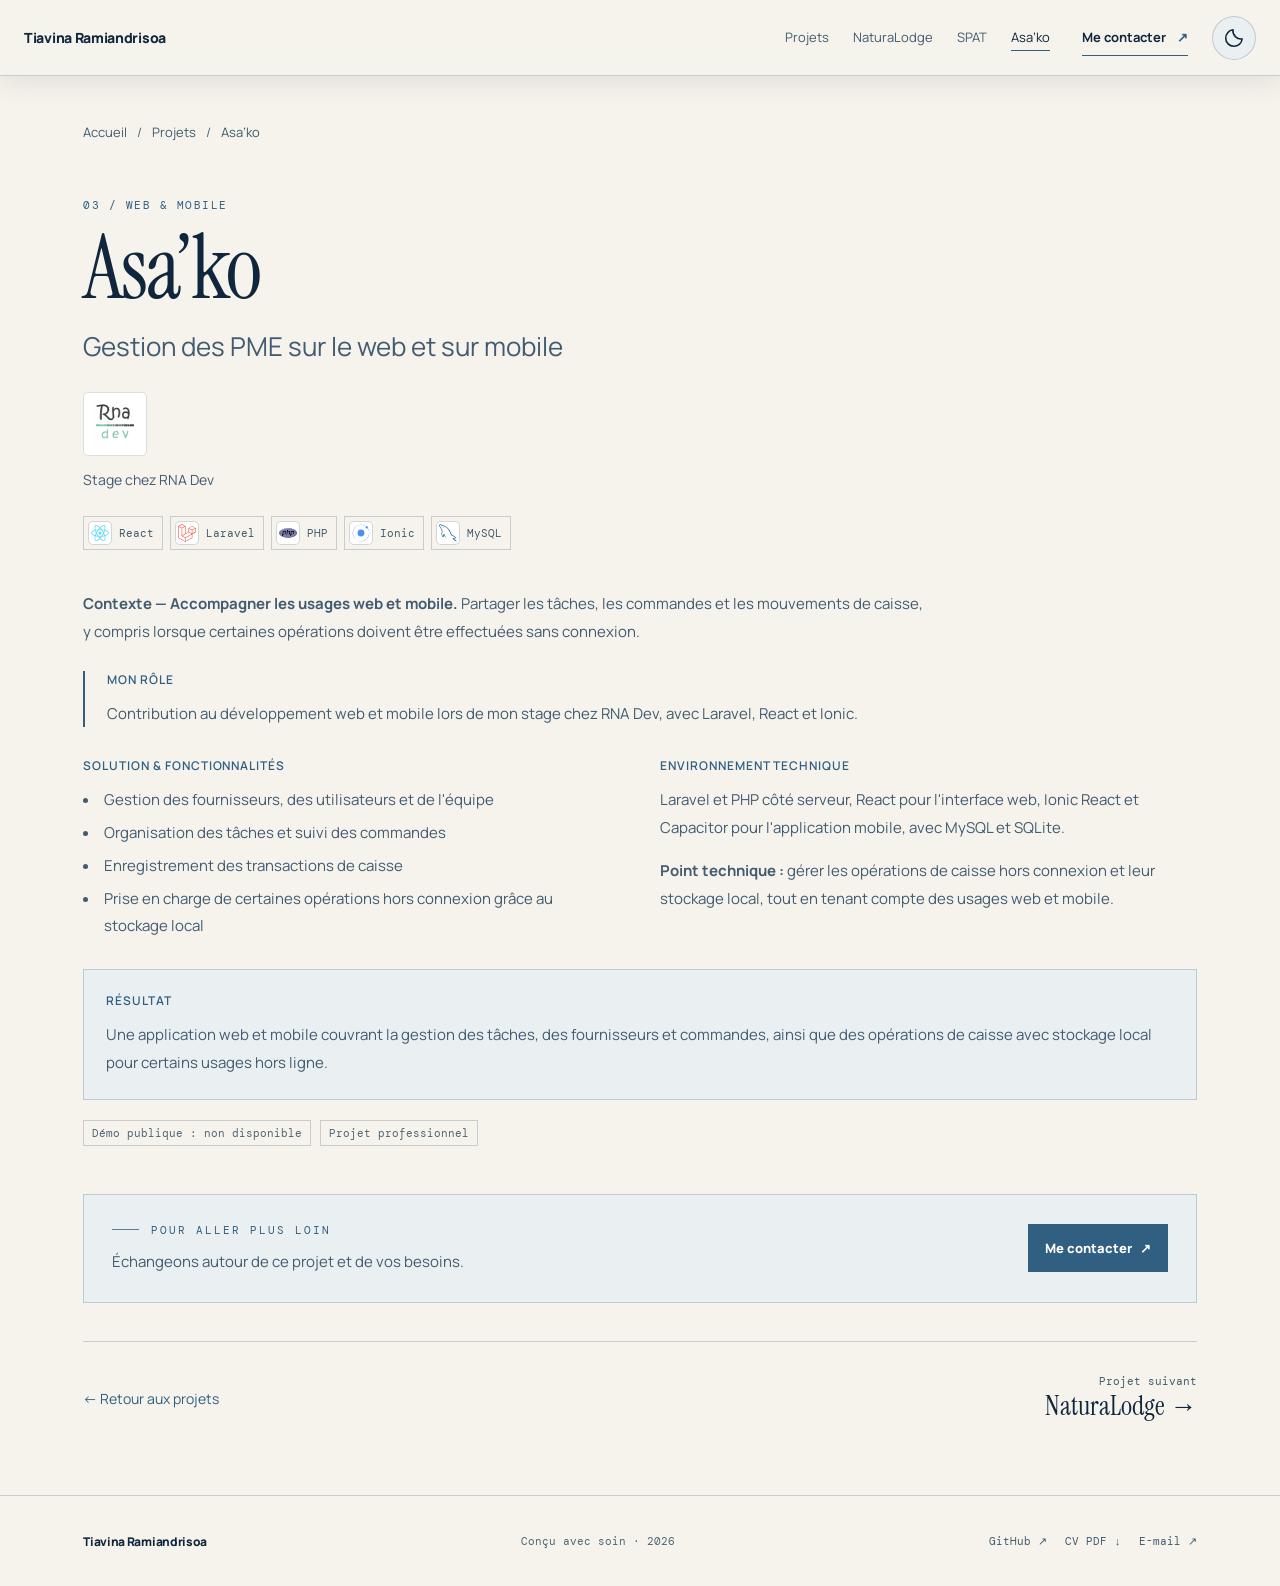
==== commit a662b3d2: "mise à jour mise en page" ====
--- a/asako.html
+++ b/asako.html
@@ -19,20 +19,15 @@
 <body class="case-page">
   <a class="skip-link" href="#contenu">Aller au contenu</a>
   <div class="page-shell">
-    <header class="site-header">
-      <a class="brand" href="index.html#accueil" aria-label="Accueil">
+    <header class="site-header"><a class="brand" href="index.html#accueil" aria-label="Accueil">
         <span>Tiavina Ramiandrisoa</span>
-      </a>
-      <nav class="nav-links" aria-label="Navigation principale"><a href="index.html#projets">Projets</a><a href="naturalodge.html">NaturaLodge</a><a href="spat.html">SPAT</a><a href="asako.html" aria-current="page">Asa’ko</a></nav>
-      <button class="theme-toggle" type="button" aria-label="Activer le mode clair" aria-pressed="false" title="Activer le mode clair" hidden><svg class="theme-icon theme-icon-sun" viewBox="0 0 24 24" fill="none" stroke="currentColor" stroke-width="1.7" stroke-linecap="round" aria-hidden="true"><circle cx="12" cy="12" r="4"/><path d="M12 2v2m0 16v2M2 12h2m16 0h2M4.93 4.93l1.42 1.42m11.3 11.3 1.42 1.42m0-14.14-1.42 1.42M6.35 17.65l-1.42 1.42"/></svg><svg class="theme-icon theme-icon-moon" viewBox="0 0 24 24" fill="none" stroke="currentColor" stroke-width="1.7" stroke-linecap="round" stroke-linejoin="round" aria-hidden="true"><path d="M20.9 13.1A9 9 0 0 1 10.9 3.1a9 9 0 1 0 10 10Z"/></svg></button>
-      <a class="header-contact" href="index.html#contact">Me contacter <span>↗</span></a>
-    </header>
+      </a><div class="header-menu" id="header-menu"><nav class="nav-links" aria-label="Navigation principale"><a href="index.html#projets">Projets</a><a href="naturalodge.html">NaturaLodge</a><a href="spat.html">SPAT</a><a href="asako.html" aria-current="page">Asa’ko</a></nav><a class="header-contact" href="index.html#contact">Me contacter <span>↗</span></a></div><button class="theme-toggle" type="button" aria-label="Activer le mode clair" aria-pressed="false" title="Activer le mode clair" hidden><svg class="theme-icon theme-icon-sun" viewBox="0 0 24 24" fill="none" stroke="currentColor" stroke-width="1.7" stroke-linecap="round" aria-hidden="true"><circle cx="12" cy="12" r="4"/><path d="M12 2v2m0 16v2M2 12h2m16 0h2M4.93 4.93l1.42 1.42m11.3 11.3 1.42 1.42m0-14.14-1.42 1.42M6.35 17.65l-1.42 1.42"/></svg><svg class="theme-icon theme-icon-moon" viewBox="0 0 24 24" fill="none" stroke="currentColor" stroke-width="1.7" stroke-linecap="round" stroke-linejoin="round" aria-hidden="true"><path d="M20.9 13.1A9 9 0 0 1 10.9 3.1a9 9 0 1 0 10 10Z"/></svg></button><button class="menu-toggle" type="button" aria-label="Ouvrir le menu" aria-expanded="false" aria-controls="header-menu" hidden><svg class="menu-icon-open" viewBox="0 0 24 24" fill="none" stroke="currentColor" stroke-width="1.8" stroke-linecap="round" aria-hidden="true"><path d="M4 6h16M4 12h16M4 18h16"/></svg><svg class="menu-icon-close" viewBox="0 0 24 24" fill="none" stroke="currentColor" stroke-width="1.8" stroke-linecap="round" aria-hidden="true"><path d="m6 6 12 12M6 18 18 6"/></svg></button></header>
     <main id="contenu" tabindex="-1">
       <section class="section project-page" aria-label="Étude de cas Asa’ko">
         <nav class="breadcrumbs" aria-label="Fil d’Ariane"><ol><li><a href="index.html">Accueil</a></li><li><a href="index.html#projets">Projets</a></li><li><span aria-current="page">Asa’ko</span></li></ol></nav>
         <article class="case-study project-case" id="detail-pme">
             <div class="case-index">03 / WEB & MOBILE</div>
-            <h1>Asa’ko</h1><p class="project-subtitle">Gestion des PME sur le web et sur mobile</p><div class="tags project-stack" aria-label="Technologies du projet"><span class="technology"><span class="tech-logo"><img src="assets/technologies/react.svg" alt="" aria-hidden="true" width="20" height="20" loading="lazy" decoding="async"></span><span>React</span></span><span class="technology"><span class="tech-logo"><img src="assets/technologies/laravel.svg" alt="" aria-hidden="true" width="20" height="20" loading="lazy" decoding="async"></span><span>Laravel</span></span><span class="technology"><span class="tech-logo"><img src="assets/technologies/php.svg" alt="" aria-hidden="true" width="20" height="20" loading="lazy" decoding="async"></span><span>PHP</span></span><span class="technology"><span class="tech-logo"><img src="assets/technologies/ionic.svg" alt="" aria-hidden="true" width="20" height="20" loading="lazy" decoding="async"></span><span>Ionic</span></span><span class="technology"><span class="tech-logo"><img src="assets/technologies/mysql.svg" alt="" aria-hidden="true" width="20" height="20" loading="lazy" decoding="async"></span><span>MySQL</span></span></div>
+            <h1>Asa’ko</h1><p class="project-subtitle">Gestion des PME sur le web et sur mobile</p><div class="project-entity"><a class="entity-link" href="https://rna-dev.mg/" target="_blank" rel="noopener noreferrer"><span class="entity-logo entity-logo-rna"><img src="assets/entities/rna-dev.webp" alt="" width="300" height="300" loading="lazy" decoding="async"></span><span>Stage chez RNA Dev</span></a></div><div class="tags project-stack" aria-label="Technologies du projet"><span class="technology"><span class="tech-logo"><img src="assets/technologies/react.svg" alt="" aria-hidden="true" width="20" height="20" loading="lazy" decoding="async"></span><span>React</span></span><span class="technology"><span class="tech-logo"><img src="assets/technologies/laravel.svg" alt="" aria-hidden="true" width="20" height="20" loading="lazy" decoding="async"></span><span>Laravel</span></span><span class="technology"><span class="tech-logo"><img src="assets/technologies/php.svg" alt="" aria-hidden="true" width="20" height="20" loading="lazy" decoding="async"></span><span>PHP</span></span><span class="technology"><span class="tech-logo"><img src="assets/technologies/ionic.svg" alt="" aria-hidden="true" width="20" height="20" loading="lazy" decoding="async"></span><span>Ionic</span></span><span class="technology"><span class="tech-logo"><img src="assets/technologies/mysql.svg" alt="" aria-hidden="true" width="20" height="20" loading="lazy" decoding="async"></span><span>MySQL</span></span></div>
             <p class="case-lead"><strong>Contexte — Accompagner les usages web et mobile.</strong> Partager les tâches, les commandes et les mouvements de caisse, y compris lorsque certaines opérations doivent être effectuées sans connexion.</p><div class="case-role"><h2>Mon rôle</h2><p>Contribution au développement web et mobile lors de mon stage chez RNA Dev, avec Laravel, React et Ionic.</p></div>
             <div class="case-columns">
               <div><h2>Solution & fonctionnalités</h2><ul><li>Gestion des fournisseurs, des utilisateurs et de l'équipe</li><li>Organisation des tâches et suivi des commandes</li><li>Enregistrement des transactions de caisse</li><li>Prise en charge de certaines opérations hors connexion grâce au stockage local</li></ul></div>
--- a/style.css
+++ b/style.css
@@ -16,13 +16,13 @@
   --page: 1320px;
 }
 * { box-sizing: border-box; }
-html { scroll-behavior: smooth; scroll-padding-top: 100px; }
+html { scroll-behavior: smooth; scroll-padding-top: var(--header-offset, 120px); }
 body { margin: 0; background: var(--bg); color: var(--text); font-family: var(--sans); line-height: 1.7; -webkit-font-smoothing: antialiased; }
 ::selection { color: var(--bg); background: var(--accent); }
 a { color: inherit; text-decoration: none; }
 button, a { -webkit-tap-highlight-color: transparent; }
 a:focus-visible { outline: 2px solid var(--accent); outline-offset: 4px; }
-.page-shell { max-width: 1600px; margin: 0 auto; overflow: hidden; }
+.page-shell { max-width: 1600px; margin: 0 auto; overflow: clip; }
 .site-header { min-height: 82px; padding: 0 max(6.5%, calc((100% - var(--page)) / 2)); display: flex; align-items: center; justify-content: space-between; gap: 28px; border-bottom: 1px solid var(--line); }
 .brand { display: inline-flex; align-items: center; gap: 12px; white-space: nowrap; font-size: 12px; font-weight: 800; letter-spacing: -.3px; }
 .brand-mark { display: grid; place-items: center; width: 34px; height: 34px; border: 1px solid rgba(101,183,255,.5); color: var(--accent); font: 11px var(--mono); letter-spacing: -1px; }
@@ -31,7 +31,7 @@
 .nav-links a:hover, .footer-links a:hover { color: var(--accent); }
 .header-contact { border-bottom: 1px solid var(--accent); padding: 7px 0; color: var(--text); font-size: 11px; font-weight: 700; white-space: nowrap; }
 .header-contact span, .button span { color: var(--accent); margin-left: 8px; }
-.hero { max-width: var(--page); margin: 0 auto; padding: clamp(76px, 9vw, 132px) 6.5% clamp(78px, 8vw, 116px); display: grid; grid-template-columns: 1.08fr .92fr; align-items: center; gap: 6%; min-height: 630px; }
+.hero { max-width: var(--page); margin: 0 auto; padding: clamp(32px, 4vw, 56px) 6.5% clamp(48px, 5vw, 72px); display: grid; grid-template-columns: 1.08fr .92fr; align-items: center; gap: 6%; min-height: 0; }
 .hero-copy { position: relative; z-index: 2; }
 .availability { display: inline-flex; align-items: center; gap: 10px; padding: 7px 0; color: var(--muted); font: 10px var(--mono); letter-spacing: .2px; margin-bottom: 30px; }
 .status-dot, .live-dot { width: 6px; height: 6px; background: var(--accent); border-radius: 50%; box-shadow: 0 0 0 4px var(--accent-soft); }
@@ -113,11 +113,11 @@
 }
 @media (max-width: 760px) {
   .site-header { min-height: 76px; flex-wrap: wrap; padding-top: 13px; padding-bottom: 12px; row-gap: 10px; }.nav-links { order: 3; width: 100%; justify-content: space-between; gap: 10px; font-size: 9px; overflow-x: auto; padding: 2px 0 4px; }.header-contact { margin-left: auto; font-size: 10px; }
-  .hero { grid-template-columns: 1fr; padding-top: 68px; padding-bottom: 48px; gap: 18px; }.hero-copy { max-width: 650px; }.hero-visual { min-height: 340px; margin: 8px auto 0; width: min(100%, 520px); transform: none; }.portrait-card { width: 120px; right: 3px; top: -8px; }.code-window, .visual-top { width: 94%; }.code-window { padding: 49px 14px 23px; }.code-window p { font-size: 8px; }.visual-top { padding: 0 14px; }.visual-badge { right: 0; bottom: 0; }.stack-strip { justify-content: flex-start; gap: 15px 22px; }.strip-label { width: 100%; }.section { padding-top: 76px; padding-bottom: 76px; }.section-heading { display: block; margin-bottom: 32px; }.section-intro { margin-top: 18px; }.project-featured { grid-template-columns: 1fr 1fr; }.project-art { min-height: 230px; }.project-info { padding: 21px; }.project-title-row h3 { font-size: 25px; }.case-columns { gap: 24px; }.skills-section > * { max-width: 90%; }.skills-grid { grid-template-columns: 1fr 1fr; }.skill-block { padding: 22px 16px; border-bottom: 1px solid var(--line); }.skill-block:first-child { padding-left: 16px; }.skill-block:nth-child(2) { border-right: 0; }.skill-block:nth-child(3), .skill-block:nth-child(4) { border-bottom: 0; }.timeline-item { grid-template-columns: 135px 1fr; gap: 20px; }
+  .hero { grid-template-columns: 1fr; padding-top: 32px; padding-bottom: 48px; gap: 18px; }.hero-copy { max-width: 650px; }.hero-visual { min-height: 340px; margin: 8px auto 0; width: min(100%, 520px); transform: none; }.portrait-card { width: 120px; right: 3px; top: -8px; }.code-window, .visual-top { width: 94%; }.code-window { padding: 49px 14px 23px; }.code-window p { font-size: 8px; }.visual-top { padding: 0 14px; }.visual-badge { right: 0; bottom: 0; }.stack-strip { justify-content: flex-start; gap: 15px 22px; }.strip-label { width: 100%; }.section { padding-top: 76px; padding-bottom: 76px; }.section-heading { display: block; margin-bottom: 32px; }.section-intro { margin-top: 18px; }.project-featured { grid-template-columns: 1fr 1fr; }.project-art { min-height: 230px; }.project-info { padding: 21px; }.project-title-row h3 { font-size: 25px; }.case-columns { gap: 24px; }.skills-section > * { max-width: 90%; }.skills-grid { grid-template-columns: 1fr 1fr; }.skill-block { padding: 22px 16px; border-bottom: 1px solid var(--line); }.skill-block:first-child { padding-left: 16px; }.skill-block:nth-child(2) { border-right: 0; }.skill-block:nth-child(3), .skill-block:nth-child(4) { border-bottom: 0; }.timeline-item { grid-template-columns: 135px 1fr; gap: 20px; }
 }
 @media (max-width: 560px) {
   .brand { font-size: 10px; }.brand-mark { width: 30px; height: 30px; }.nav-links { font-size: 8px; }
-  .hero { padding: 57px 6% 43px; }.availability { margin-bottom: 22px; }.hero h1 { font-size: clamp(52px, 14vw, 70px); letter-spacing: -1.3px; }.hero-description { font-size: 11px; }.hero-actions { gap: 9px; }.button { min-height: 42px; padding: 10px 12px; font-size: 9px; }.hero-meta { gap: 14px; flex-wrap: wrap; font-size: 8px; }.hero-visual { min-height: 285px; margin-top: 25px; }.portrait-card { width: 98px; top: -18px; }.portrait-card figcaption strong { font-size: 7px; }.portrait-card figcaption span { font-size: 7px; }.code-window { padding: 43px 10px 18px; }.code-window p { font-size: 7px; line-height: 2.35; }.visual-top { top: 17px; font-size: 7px; }.visual-badge { padding: 9px 11px; gap: 8px; }.visual-badge strong { font-size: 8px; }.visual-badge small { font-size: 7px; }
+  .hero { padding: 28px 6% 43px; }.availability { margin-bottom: 22px; }.hero h1 { font-size: clamp(52px, 14vw, 70px); letter-spacing: -1.3px; }.hero-description { font-size: 11px; }.hero-actions { gap: 9px; }.button { min-height: 42px; padding: 10px 12px; font-size: 9px; }.hero-meta { gap: 14px; flex-wrap: wrap; font-size: 8px; }.hero-visual { min-height: 285px; margin-top: 25px; }.portrait-card { width: 98px; top: -18px; }.portrait-card figcaption strong { font-size: 7px; }.portrait-card figcaption span { font-size: 7px; }.code-window { padding: 43px 10px 18px; }.code-window p { font-size: 7px; line-height: 2.35; }.visual-top { top: 17px; font-size: 7px; }.visual-badge { padding: 9px 11px; gap: 8px; }.visual-badge strong { font-size: 8px; }.visual-badge small { font-size: 7px; }
   .stack-item { font-size: 9px; }.stack-item b { width: 21px; height: 21px; }.section { padding: 65px 6%; }h2 { font-size: 46px; }.projects-grid { grid-template-columns: 1fr; }.project-featured { grid-column: auto; display: flex; flex-direction: column; }.project-art { min-height: 215px; }.project-info { padding: 20px; }.project-info > p { font-size: 10px; }.project-footer { align-items: flex-start; flex-direction: column; }.case-study { padding: 27px 0; }.case-columns { grid-template-columns: 1fr; gap: 17px; }.case-columns p, .case-columns li { font-size: 9px; }.skills-grid { grid-template-columns: 1fr 1fr; }.skill-block { padding: 18px 12px; }.skill-block:first-child { padding-left: 12px; }.skill-block p { font-size: 8px; }.timeline-item { grid-template-columns: 1fr; gap: 8px; padding: 22px 0; }.timeline-content h3 { font-size: 21px; }.contact-section { padding: 75px 7%; }.contact-section h2 { font-size: 53px; }.site-footer { padding: 22px 6%; flex-wrap: wrap; }.site-footer > span { order: 3; width: 100%; }.footer-links { gap: 12px; }
 }
 @media (prefers-reduced-motion: reduce) { html { scroll-behavior: auto; } *, *::before, *::after { animation-duration: .01ms !important; transition-duration: .01ms !important; }
@@ -228,7 +228,7 @@
   .skill-block { padding: 24px 18px; }
 }
 @media (max-width: 700px) {
-  .hero { grid-template-columns: minmax(0, 1fr); padding-top: 48px; gap: 36px; }
+  .hero { grid-template-columns: minmax(0, 1fr); padding-top: 28px; gap: 36px; }
   .hero h1 { font-size: clamp(56px, 13vw, 82px); }
   .hero-visual { border-left: 0; border-top: 1px solid var(--line); padding: 28px 0 0; margin: 0; }
   .portrait-card { display: flex; align-items: center; gap: 20px; }
@@ -284,6 +284,25 @@
 .next-project span { color: var(--muted); font: 11px var(--mono); }
 .next-project strong { color: var(--text); font: 400 27px var(--serif); }
 .project-pagination a:hover { text-decoration: underline; text-underline-offset: 5px; }
+.entity-link { display: inline-flex; align-items: center; flex-wrap: wrap; gap: 12px; max-width: 100%; }
+.entity-link > span:last-child { flex: 1 1 170px; }
+.entity-link:hover > span:last-child { text-decoration: underline; text-underline-offset: 4px; }
+.entity-logo { display: inline-flex; align-items: center; justify-content: center; flex: 0 0 auto; width: 150px; height: 54px; padding: 10px; background: #FFFFFF; border: 1px solid #D8E0E6; border-radius: 5px; }
+.entity-logo img { display: block; width: 100%; height: auto; max-height: 100%; object-fit: contain; }
+.entity-logo-itu { background: #10243A; border-color: #29455C; }
+.entity-logo-spat { width: 56px; height: 56px; padding: 5px; }
+.entity-logo-rna { width: 64px; height: 64px; padding: 4px; }
+.education-entities { display: flex; flex-wrap: wrap; gap: 18px 28px; margin-top: 12px; }
+.education-entities .entity-link { flex-direction: column; align-items: flex-start; gap: 8px; }
+.education-entities .entity-link > span:last-child { flex: none; }
+.project-identity { display: flex; align-items: center; gap: 14px; min-width: 0; margin-bottom: 13px; }
+.project-identity h3 { margin-bottom: 0; }
+.project-entity { margin-bottom: 24px; color: var(--muted); font-size: 14px; }
+@media (max-width: 560px) {
+  .project-identity { gap: 10px; }
+  .project-identity .entity-logo-spat { width: 44px; height: 44px; }
+  .project-identity h3 { font-size: 28px; }
+}
 @media (max-width: 560px) {
   .case-page .project-page { padding-top: 20px; padding-bottom: 42px; }
   .breadcrumbs ol { margin-bottom: 28px; }
@@ -333,3 +352,54 @@
   .theme-toggle { margin-left: 0; }
   .header-contact { margin-left: auto; }
 }
+
+/* Navigation fixe, commune aux quatre pages. */
+.page-shell { padding-top: var(--header-height, 84px); }
+.site-header {
+  position: fixed;
+  top: 0;
+  left: 50%;
+  transform: translateX(-50%);
+  width: 100%;
+  max-width: 1600px;
+  z-index: 20;
+  margin: 0;
+  min-height: 76px;
+  padding: 12px 24px;
+  flex-wrap: nowrap;
+  gap: 24px;
+  border: 0;
+  border-bottom: 1px solid var(--line);
+  border-radius: 0;
+  background: var(--bg);
+  background: color-mix(in srgb, var(--bg) 92%, transparent);
+  -webkit-backdrop-filter: blur(16px);
+  backdrop-filter: blur(16px);
+  box-shadow: 0 8px 28px #07111f14;
+}
+.site-header .brand { width: auto; flex-shrink: 0; }
+.site-header .theme-toggle { margin: 0; }
+.header-menu { display: flex; align-items: center; justify-content: flex-end; flex: 1; gap: 32px; }
+.site-header .nav-links { order: 0; width: auto; gap: 24px; overflow: visible; }
+.site-header .header-contact { margin: 0; }
+.menu-toggle { display: none; }
+.menu-icon-close { display: none; }
+.menu-open .menu-icon-close { display: block; }
+.menu-open .menu-icon-open { display: none; }
+.skip-link { z-index: 30; }
+@media (max-width: 980px) {
+  .site-header { min-height: 64px; padding: 10px 14px; gap: 10px; }
+  .site-header .brand { flex: 1; min-width: 0; font-size: 12px; white-space: normal; }
+  .menu-toggle:not([hidden]) { display: inline-flex; align-items: center; justify-content: center; width: 44px; height: 44px; flex: 0 0 44px; padding: 10px; border: 1px solid var(--line); border-radius: 8px; color: var(--text); background: var(--surface); }
+  .menu-toggle svg { width: 22px; height: 22px; }
+  .js .header-menu { display: none; position: absolute; top: calc(100% + 8px); left: 12px; right: 12px; max-height: calc(100vh - var(--header-offset, 100px) - 16px); max-height: calc(100dvh - var(--header-offset, 100px) - 16px); padding: 14px; overflow-y: auto; flex-direction: column; align-items: stretch; gap: 8px; background: var(--bg); border: 1px solid var(--line); border-radius: 12px; box-shadow: 0 10px 32px #07111f26; }
+  .js .menu-open .header-menu { display: flex; }
+  .site-header .nav-links { width: 100%; flex-direction: column; align-items: stretch; gap: 0; padding: 0; font-size: 15px; }
+  .site-header .nav-links a { padding: 10px 12px; border-radius: 6px; }
+  .site-header .nav-links a:hover { background: var(--accent-soft); }
+  .site-header .header-contact { display: flex; align-items: center; justify-content: center; min-height: 44px; margin: 6px 0 0; padding: 10px 12px; font-size: 14px; border: 1px solid var(--line); border-radius: 6px; }
+  html:not(.js) .site-header { flex-wrap: wrap; }
+  html:not(.js) .header-menu { order: 3; width: 100%; flex-basis: 100%; flex-wrap: wrap; }
+  html:not(.js) .site-header { position: sticky; left: auto; transform: none; }
+  html:not(.js) .page-shell { padding-top: 0; }
+}
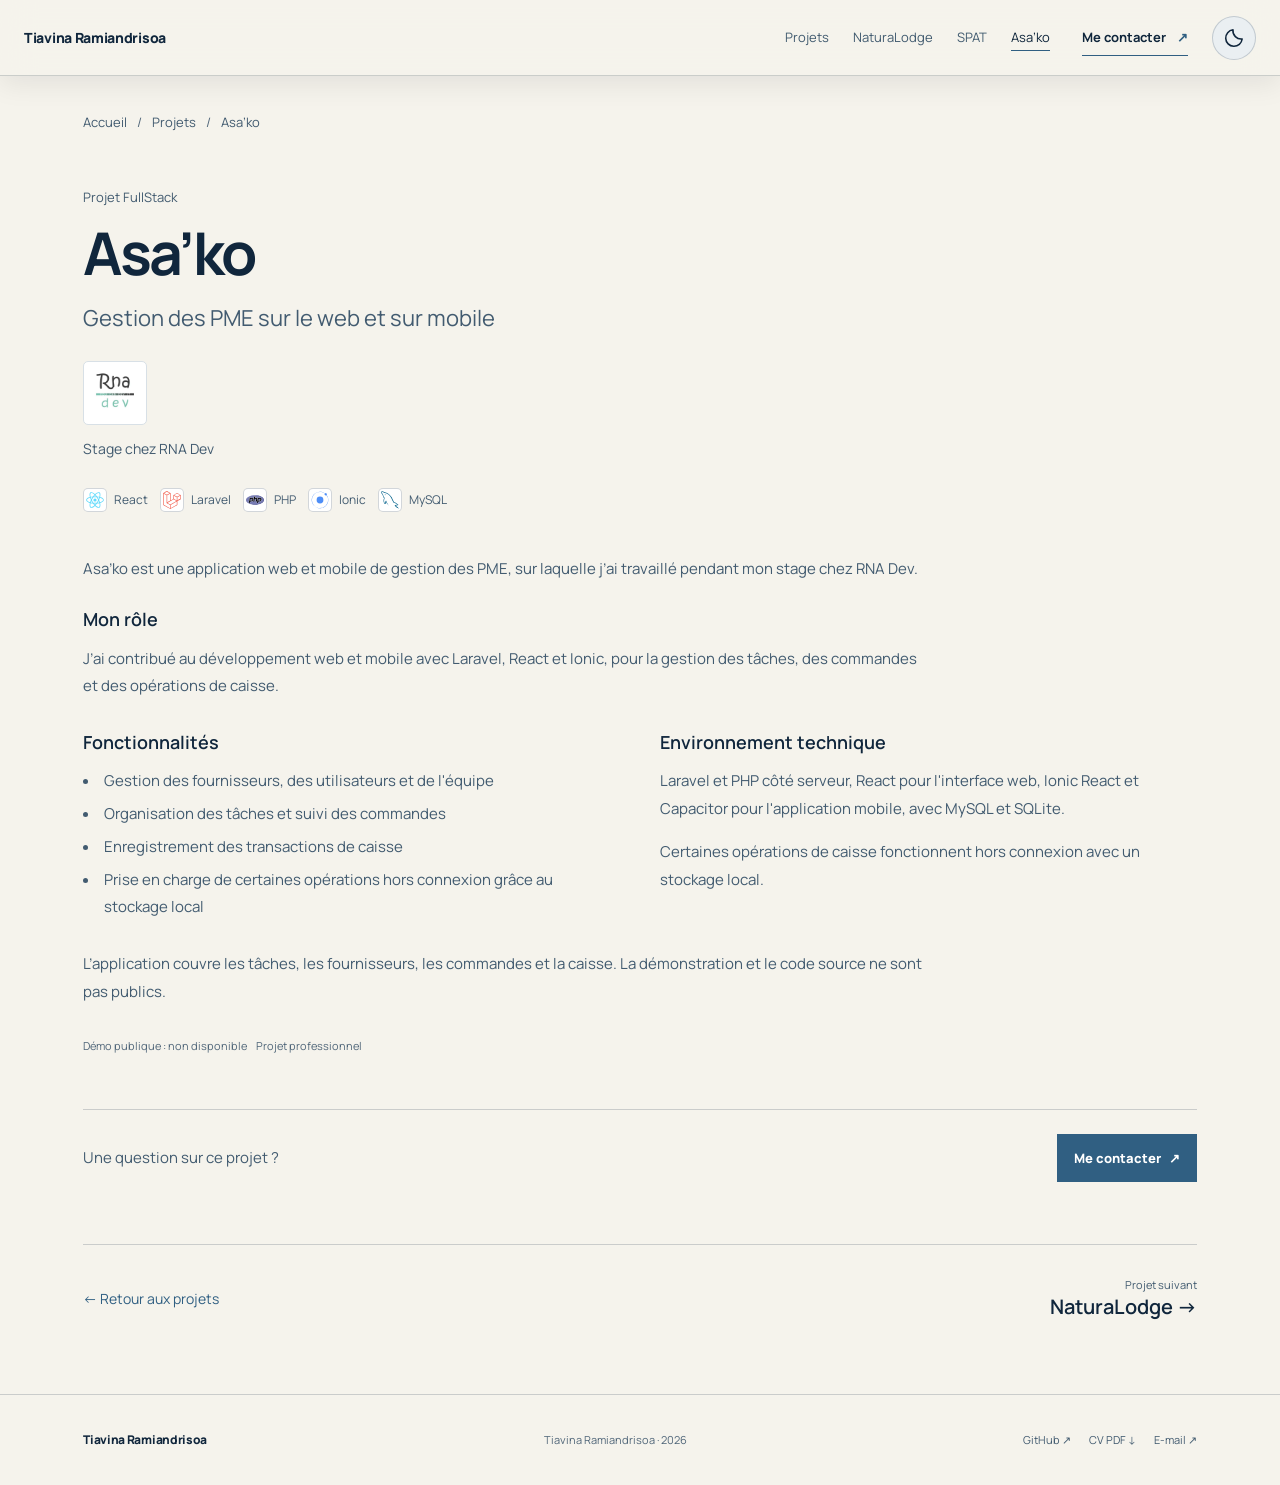
==== commit 6957a54d: "amélioration" ====
--- a/asako.html
+++ b/asako.html
@@ -12,7 +12,7 @@
   <title>Asa’ko — Gestion des PME sur le web et sur mobile | Tiavina Ramiandrisoa</title>
   <link rel="preconnect" href="https://fonts.googleapis.com">
   <link rel="preconnect" href="https://fonts.gstatic.com" crossorigin>
-  <link href="https://fonts.googleapis.com/css2?family=DM+Mono:wght@400;500&family=Instrument+Serif:ital@0;1&family=Manrope:wght@400;500;600;700;800&display=swap" rel="stylesheet">
+  <link href="https://fonts.googleapis.com/css2?family=Manrope:wght@400;500;600;700;800&display=swap" rel="stylesheet">
   <script src="theme.js"></script>
   <link rel="stylesheet" href="style.css">
 </head>
@@ -26,22 +26,22 @@
       <section class="section project-page" aria-label="Étude de cas Asa’ko">
         <nav class="breadcrumbs" aria-label="Fil d’Ariane"><ol><li><a href="index.html">Accueil</a></li><li><a href="index.html#projets">Projets</a></li><li><span aria-current="page">Asa’ko</span></li></ol></nav>
         <article class="case-study project-case" id="detail-pme">
-            <div class="case-index">03 / WEB & MOBILE</div>
+            <p class="project-kind">Projet FullStack</p>
             <h1>Asa’ko</h1><p class="project-subtitle">Gestion des PME sur le web et sur mobile</p><div class="project-entity"><a class="entity-link" href="https://rna-dev.mg/" target="_blank" rel="noopener noreferrer"><span class="entity-logo entity-logo-rna"><img src="assets/entities/rna-dev.webp" alt="" width="300" height="300" loading="lazy" decoding="async"></span><span>Stage chez RNA Dev</span></a></div><div class="tags project-stack" aria-label="Technologies du projet"><span class="technology"><span class="tech-logo"><img src="assets/technologies/react.svg" alt="" aria-hidden="true" width="20" height="20" loading="lazy" decoding="async"></span><span>React</span></span><span class="technology"><span class="tech-logo"><img src="assets/technologies/laravel.svg" alt="" aria-hidden="true" width="20" height="20" loading="lazy" decoding="async"></span><span>Laravel</span></span><span class="technology"><span class="tech-logo"><img src="assets/technologies/php.svg" alt="" aria-hidden="true" width="20" height="20" loading="lazy" decoding="async"></span><span>PHP</span></span><span class="technology"><span class="tech-logo"><img src="assets/technologies/ionic.svg" alt="" aria-hidden="true" width="20" height="20" loading="lazy" decoding="async"></span><span>Ionic</span></span><span class="technology"><span class="tech-logo"><img src="assets/technologies/mysql.svg" alt="" aria-hidden="true" width="20" height="20" loading="lazy" decoding="async"></span><span>MySQL</span></span></div>
-            <p class="case-lead"><strong>Contexte — Accompagner les usages web et mobile.</strong> Partager les tâches, les commandes et les mouvements de caisse, y compris lorsque certaines opérations doivent être effectuées sans connexion.</p><div class="case-role"><h2>Mon rôle</h2><p>Contribution au développement web et mobile lors de mon stage chez RNA Dev, avec Laravel, React et Ionic.</p></div>
+            <p class="case-lead">Asa’ko est une application web et mobile de gestion des PME, sur laquelle j’ai travaillé pendant mon stage chez RNA Dev.</p><div class="case-role"><h2>Mon rôle</h2><p>J’ai contribué au développement web et mobile avec Laravel, React et Ionic, pour la gestion des tâches, des commandes et des opérations de caisse.</p></div>
             <div class="case-columns">
-              <div><h2>Solution & fonctionnalités</h2><ul><li>Gestion des fournisseurs, des utilisateurs et de l'équipe</li><li>Organisation des tâches et suivi des commandes</li><li>Enregistrement des transactions de caisse</li><li>Prise en charge de certaines opérations hors connexion grâce au stockage local</li></ul></div>
-              <div><h2>Environnement technique</h2><p>Laravel et PHP côté serveur, React pour l'interface web, Ionic React et Capacitor pour l'application mobile, avec MySQL et SQLite.</p><p><strong>Point technique :</strong> gérer les opérations de caisse hors connexion et leur stockage local, tout en tenant compte des usages web et mobile.</p></div>
+              <div><h2>Fonctionnalités</h2><ul><li>Gestion des fournisseurs, des utilisateurs et de l'équipe</li><li>Organisation des tâches et suivi des commandes</li><li>Enregistrement des transactions de caisse</li><li>Prise en charge de certaines opérations hors connexion grâce au stockage local</li></ul></div>
+              <div><h2>Environnement technique</h2><p>Laravel et PHP côté serveur, React pour l'interface web, Ionic React et Capacitor pour l'application mobile, avec MySQL et SQLite.</p><p>Certaines opérations de caisse fonctionnent hors connexion avec un stockage local.</p></div>
             </div>
-            <div class="case-evidence"><h2>Résultat</h2><p>Une application web et mobile couvrant la gestion des tâches, des fournisseurs et commandes, ainsi que des opérations de caisse avec stockage local pour certains usages hors ligne.</p></div><div class="case-actions"><span class="demo-status">Démo publique : non disponible</span><span class="demo-status">Projet professionnel</span></div>
+            <p class="case-summary">L’application couvre les tâches, les fournisseurs, les commandes et la caisse. La démonstration et le code source ne sont pas publics.</p><div class="case-actions"><span class="demo-status">Démo publique : non disponible</span><span class="demo-status">Projet professionnel</span></div>
           </article>
-        <aside class="project-contact" aria-label="Discuter de ce projet"><div><p class="eyebrow">POUR ALLER PLUS LOIN</p><p>Échangeons autour de ce projet et de vos besoins.</p></div><a class="button button-primary" href="mailto:tiavinaramia@gmail.com">Me contacter <span>↗</span></a></aside>
+        <aside class="project-contact" aria-label="Discuter de ce projet"><div><p>Une question sur ce projet ?</p></div><a class="button button-primary" href="mailto:tiavinaramia@gmail.com">Me contacter <span>↗</span></a></aside>
         <nav class="project-pagination" aria-label="Navigation entre les projets"><a class="back-to-projects" href="index.html#projets">← Retour aux projets</a><a class="next-project" href="naturalodge.html"><span>Projet suivant</span><strong>NaturaLodge →</strong></a></nav>
       </section>
     </main>
     <footer class="site-footer">
       <a class="brand" href="index.html#accueil"><span>Tiavina Ramiandrisoa</span></a>
-      <span>Conçu avec soin · 2026</span>
+      <span>Tiavina Ramiandrisoa · 2026</span>
       <div class="footer-links"><a href="https://github.com/TiavinaMalalaniaina" target="_blank" rel="noreferrer">GitHub ↗</a><a href="cv-tiavina-ramiandrisoa.pdf" download>CV PDF ↓</a><a href="mailto:tiavinaramia@gmail.com">E-mail ↗</a></div>
     </footer>
   </div>
--- a/style.css
+++ b/style.css
@@ -10,9 +10,9 @@
   --line: rgba(207, 225, 246, .14);
   --accent: #A2C4DE;
   --accent-soft: rgba(101, 183, 255, .12);
-  --serif: "Instrument Serif", Georgia, serif;
+  --serif: "Manrope", sans-serif;
   --sans: "Manrope", sans-serif;
-  --mono: "DM Mono", monospace;
+  --mono: "Manrope", sans-serif;
   --page: 1320px;
 }
 * { box-sizing: border-box; }
@@ -403,3 +403,87 @@
   html:not(.js) .site-header { position: sticky; left: auto; transform: none; }
   html:not(.js) .page-shell { padding-top: 0; }
 }
+
+/* Présentation sobre : priorité aux contenus et aux captures. */
+h1, .hero h1, .project-case h1 { font: 700 clamp(40px, 4.6vw, 62px)/1.12 var(--sans); letter-spacing: -.045em; }
+h1 span, h2 span { font-style: normal; }
+h2, .contact-section h2 { font: 700 clamp(28px, 3vw, 38px)/1.25 var(--sans); letter-spacing: -.025em; }
+.hero-name { font-size: 16px; letter-spacing: 0; color: var(--muted); margin-bottom: 16px; }
+.hero { grid-template-columns: minmax(0, 1.6fr) minmax(0, .75fr); gap: 9%; padding-top: 40px; padding-bottom: 48px; }
+.hero-description { max-width: 660px; line-height: 1.8; }
+.hero-description + .hero-description { margin-top: 12px; }
+.hero-actions { margin-top: 24px; gap: 10px; }
+.hero-meta { margin: 20px 0 0; font: 13px var(--sans); }
+.hero-visual { width: auto; justify-self: end; padding: 0; border: 0; }
+.portrait-card { display: block; }
+.portrait-card img { width: 208px; height: 240px; border-radius: 8px; object-fit: cover; filter: none; }
+.portrait-card figcaption { display: block; padding: 12px 0 0; }
+.portrait-card figcaption strong { font: 600 14px/1.5 var(--sans); }
+.portrait-card figcaption span { font: 13px/1.5 var(--sans); letter-spacing: 0; margin: 4px 0 0; color: var(--muted); }
+.stack-strip { background: none; border-top: 0; padding-top: 20px; padding-bottom: 20px; gap: 16px 22px; }
+.strip-label, .eyebrow, .art-label, .timeline-date, .private-note, .demo-status { font-family: var(--sans); letter-spacing: 0; text-transform: none; }
+.strip-label { font-size: 13px; }
+.eyebrow::before { content: none; }
+.section { padding-top: 64px; padding-bottom: 64px; }
+.section-heading { align-items: start; margin-bottom: 30px; }
+.section-intro { max-width: 460px; margin-bottom: 0; }
+.projects-grid { gap: 0; }
+.project-card { background: none; border: 0; border-top: 1px solid var(--line); padding: 28px 0; gap: 28px; }
+.project-card:hover { transform: none; border-color: var(--line); }
+.project-info { padding: 12px 0; }
+.project-title-row h3 { font: 650 24px/1.35 var(--sans); letter-spacing: -.02em; }
+.project-title-row { align-items: center; }
+.project-info > p { margin-bottom: 18px; }
+.screenshot-preview, :root[data-theme="light"] .screenshot-preview { background: var(--surface); padding: 16px; min-height: 0; gap: 12px; border-radius: 6px; }
+.screenshot-preview img { aspect-ratio: 16 / 11; box-shadow: none; border-radius: 3px; }
+.art-label { font-size: 12px; }
+.tags { gap: 6px 12px; }
+.tags .technology { border: 0; padding: 3px 0; font-family: var(--sans); font-size: 12px; }
+.project-footer { border-top: 0; padding-top: 0; margin-top: 18px; }
+.private-note > span { display: none; }
+.text-link { font-size: 13px; }
+.pme-summary { padding: 28px; min-height: 250px; background: var(--surface); border-radius: 6px; }
+.pme-summary strong { font: 650 32px/1.3 var(--sans); margin-bottom: 14px; }
+.pme-summary .eyebrow { margin-bottom: 14px; font-size: 13px; }
+.pme-summary .tags > span { border: 0; padding: 0; font: 12px var(--sans); }
+.skills-section { background: none; border-top: 1px solid var(--line); border-bottom: 0; }
+.skills-grid { border-bottom: 0; }
+.skill-block { border-right: 0; }
+.timeline { margin-top: 24px; }
+.timeline-content h3 { font: 600 20px/1.4 var(--sans); }
+.timeline-date { font-size: 12px; }
+.contact-section { text-align: left; padding: 48px 6.5%; max-width: var(--page); margin: auto; }
+.contact-section h2 { margin-bottom: 16px; }
+.contact-section > p:not(.eyebrow) { margin: 0 0 24px; max-width: 600px; line-height: 1.8; }
+.contact-links { justify-content: flex-start; }
+.site-footer { font-family: var(--sans); }
+.project-page { padding-top: 24px; }
+.project-kind { color: var(--muted); font: 13px var(--sans); margin-bottom: 14px; }
+.project-subtitle { font-size: clamp(17px, 2vw, 22px); }
+.project-page .project-case h2 { font: 600 18px/1.4 var(--sans); letter-spacing: 0; text-transform: none; color: var(--text); }
+.case-role { border-left: 0; padding-left: 0; }
+.case-summary { margin: 24px 0; max-width: 850px; color: var(--muted); font-size: 15px; line-height: 1.85; }
+.case-actions .demo-status { border: 0; padding: 8px 0; }
+.project-contact { border: 0; border-top: 1px solid var(--line); padding: 24px 0; background: none; }
+.next-project strong { font: 600 20px/1.5 var(--sans); }
+.next-project span { font-family: var(--sans); }
+@media (max-width: 980px) {
+  .hero { gap: 5%; }
+  .portrait-card img { width: 180px; height: 208px; }
+}
+@media (max-width: 700px) {
+  .hero { grid-template-columns: minmax(0, 1fr); gap: 28px; padding-top: 28px; }
+  .hero h1 { font-size: clamp(38px, 8.5vw, 54px); }
+  .hero-visual { justify-self: start; margin: 0; }
+  .portrait-card { display: flex; align-items: center; gap: 16px; }
+  .portrait-card img { width: 88px; height: 104px; }
+  .portrait-card figcaption { padding: 0; }
+  .portrait-card figcaption strong { font-size: 14px; }
+  .section { padding-top: 44px; padding-bottom: 44px; }
+  .section-heading { display: block; }
+  .section-intro { margin-top: 14px; }
+  .project-card { gap: 18px; padding: 24px 0; }
+  .project-info { padding: 0; }
+  .contact-section { padding: 40px 6%; }
+  .case-page .project-page { padding-top: 20px; }
+}
